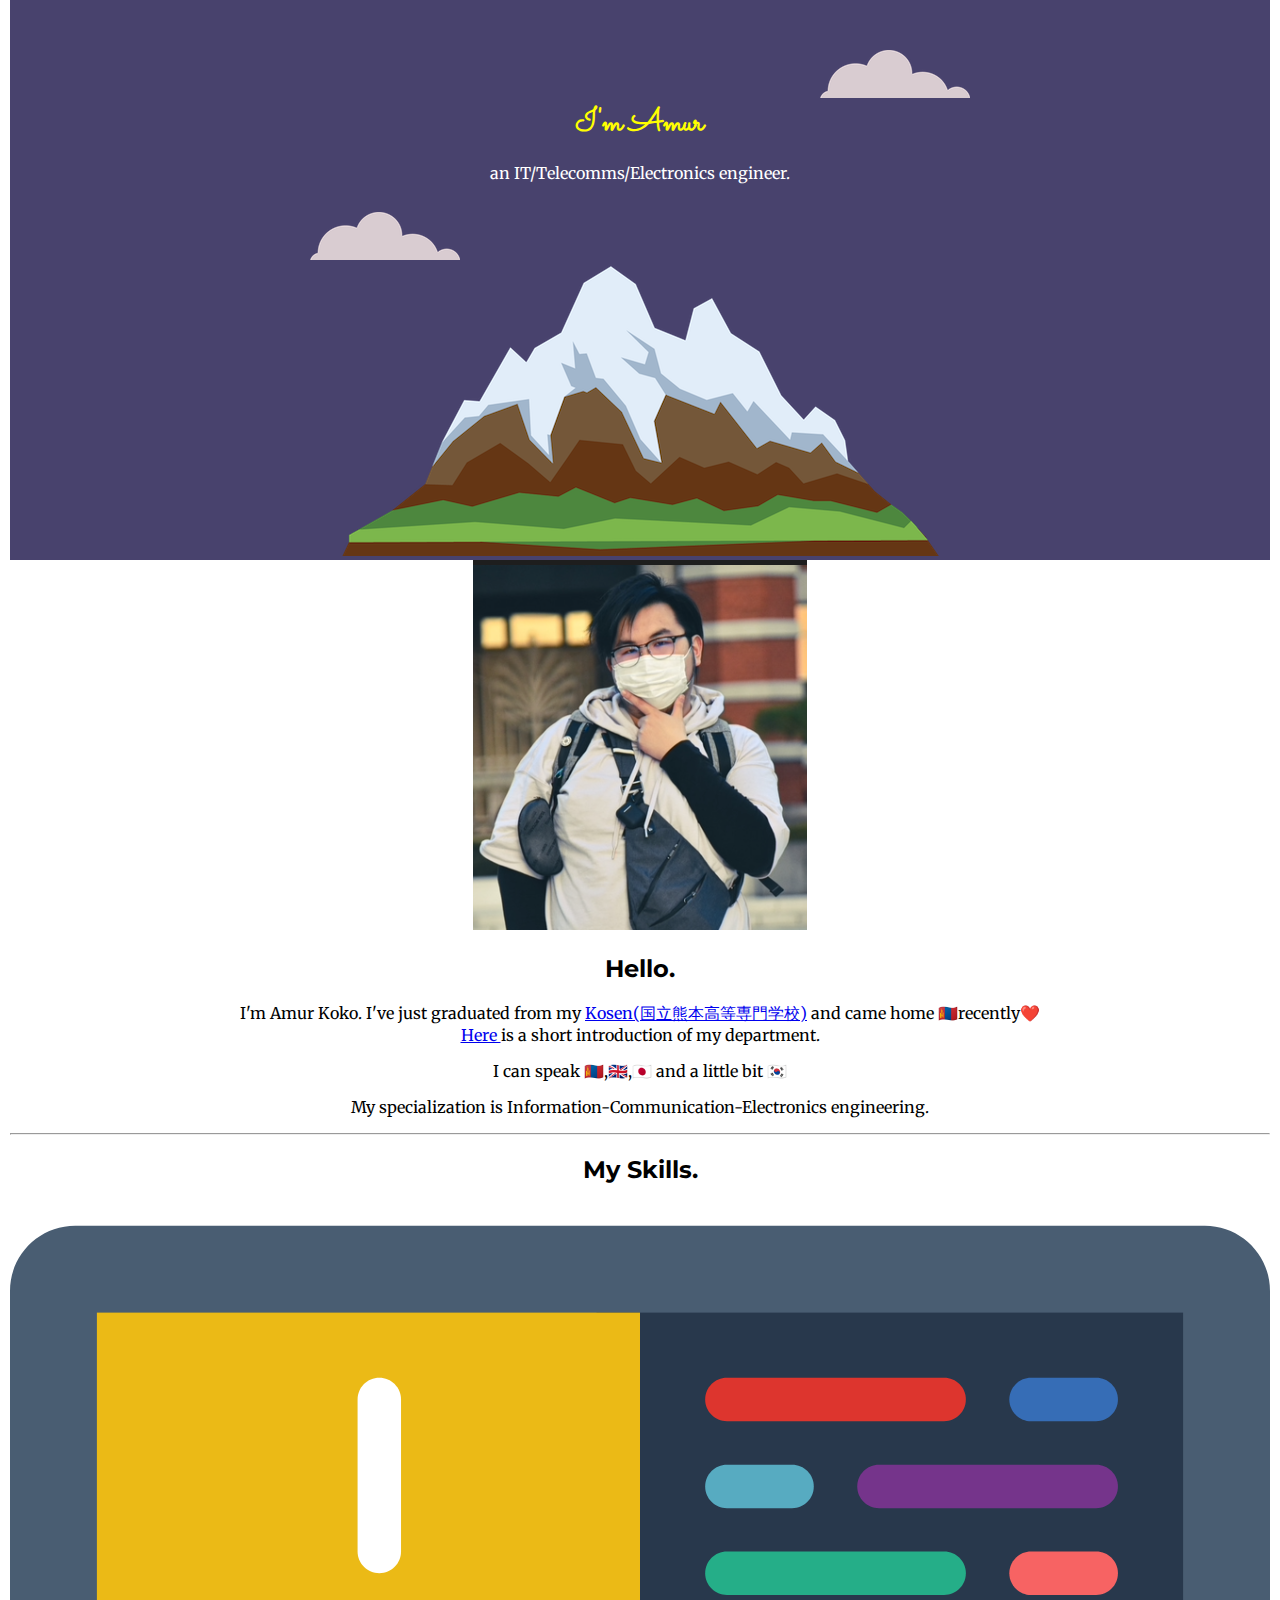
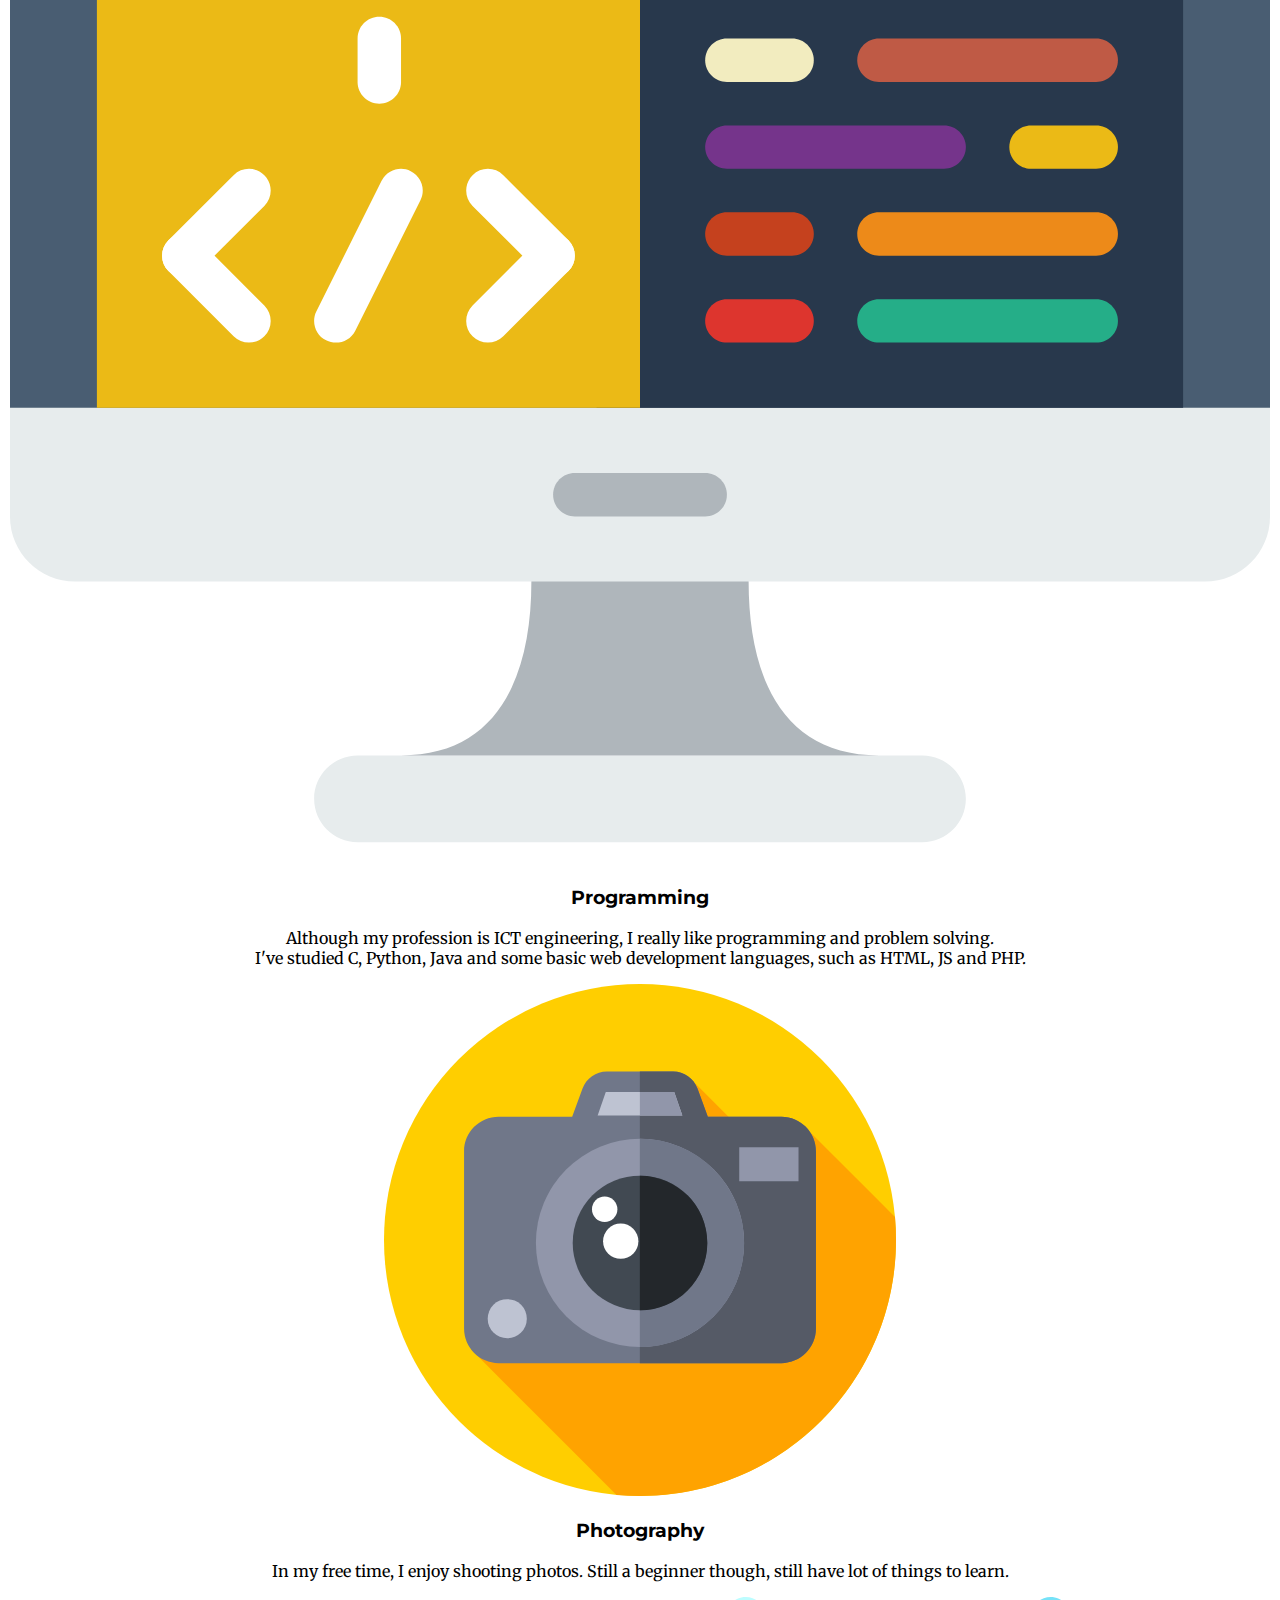
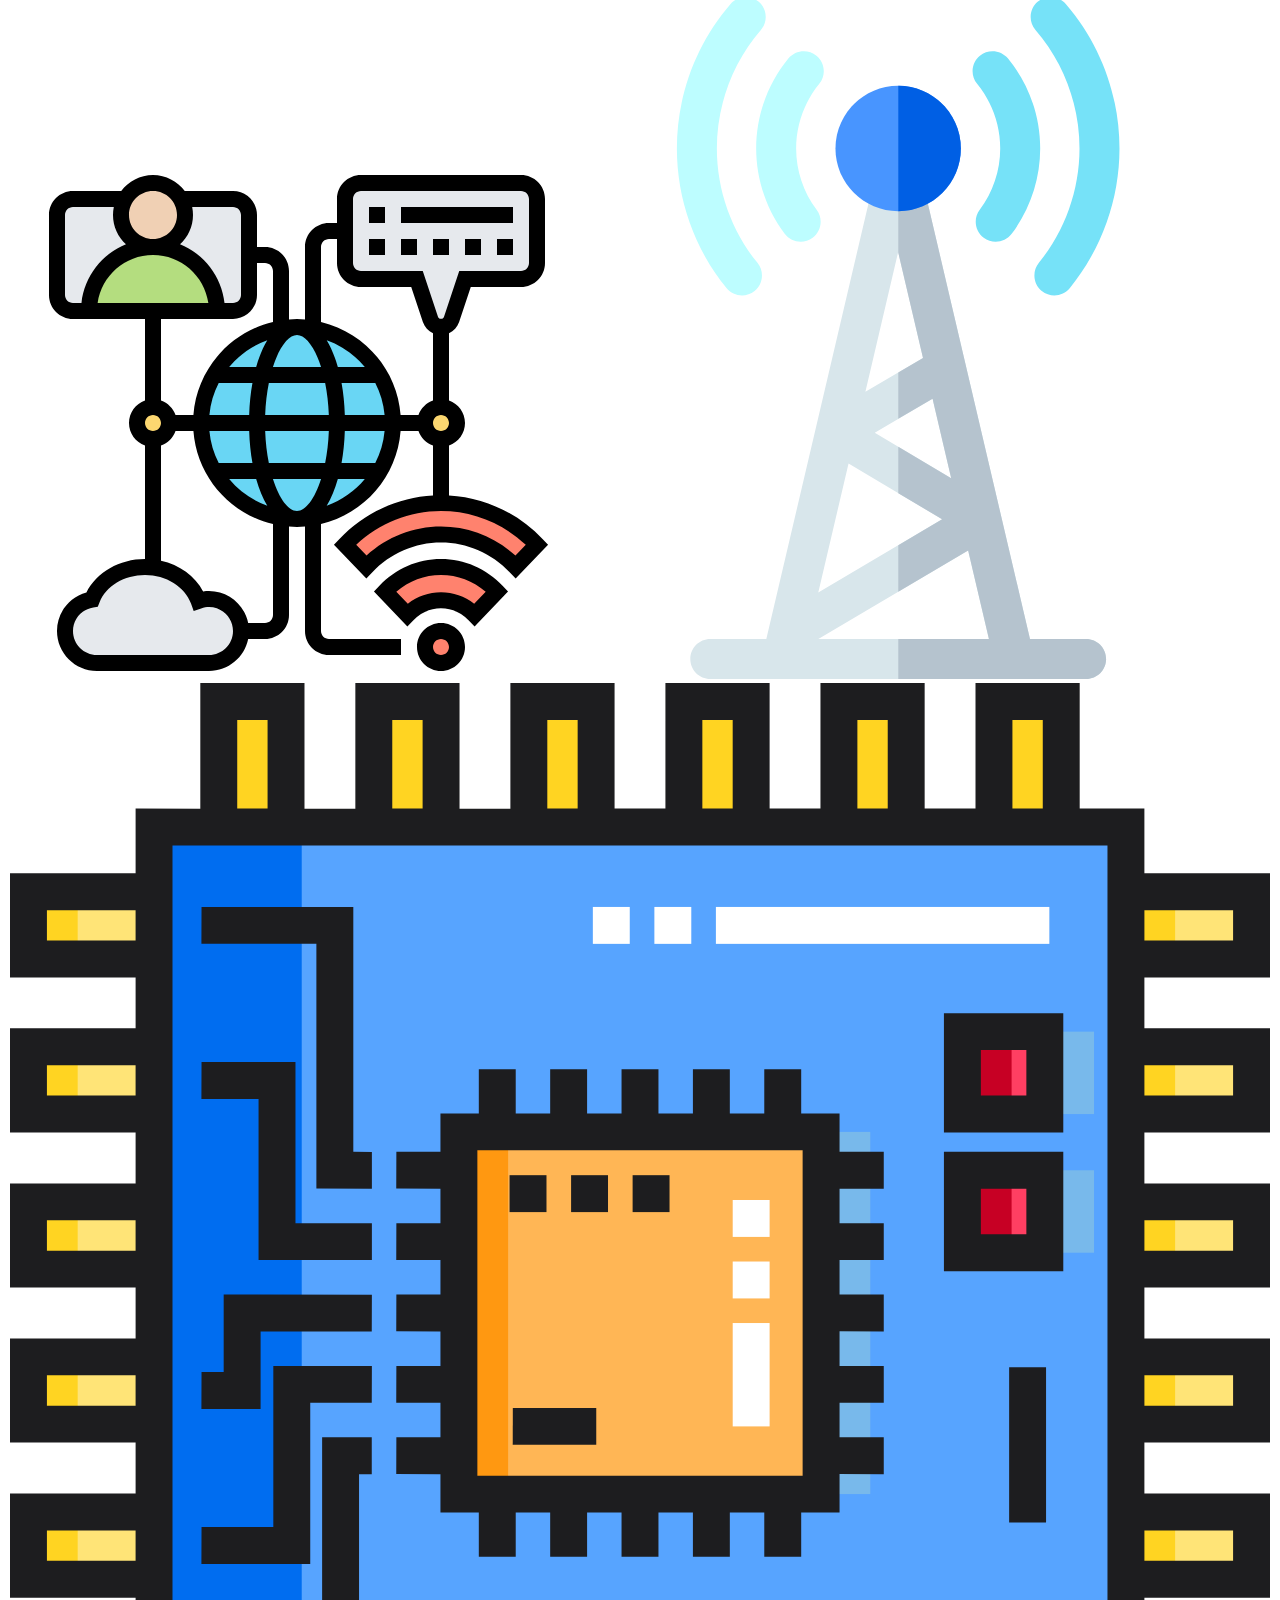
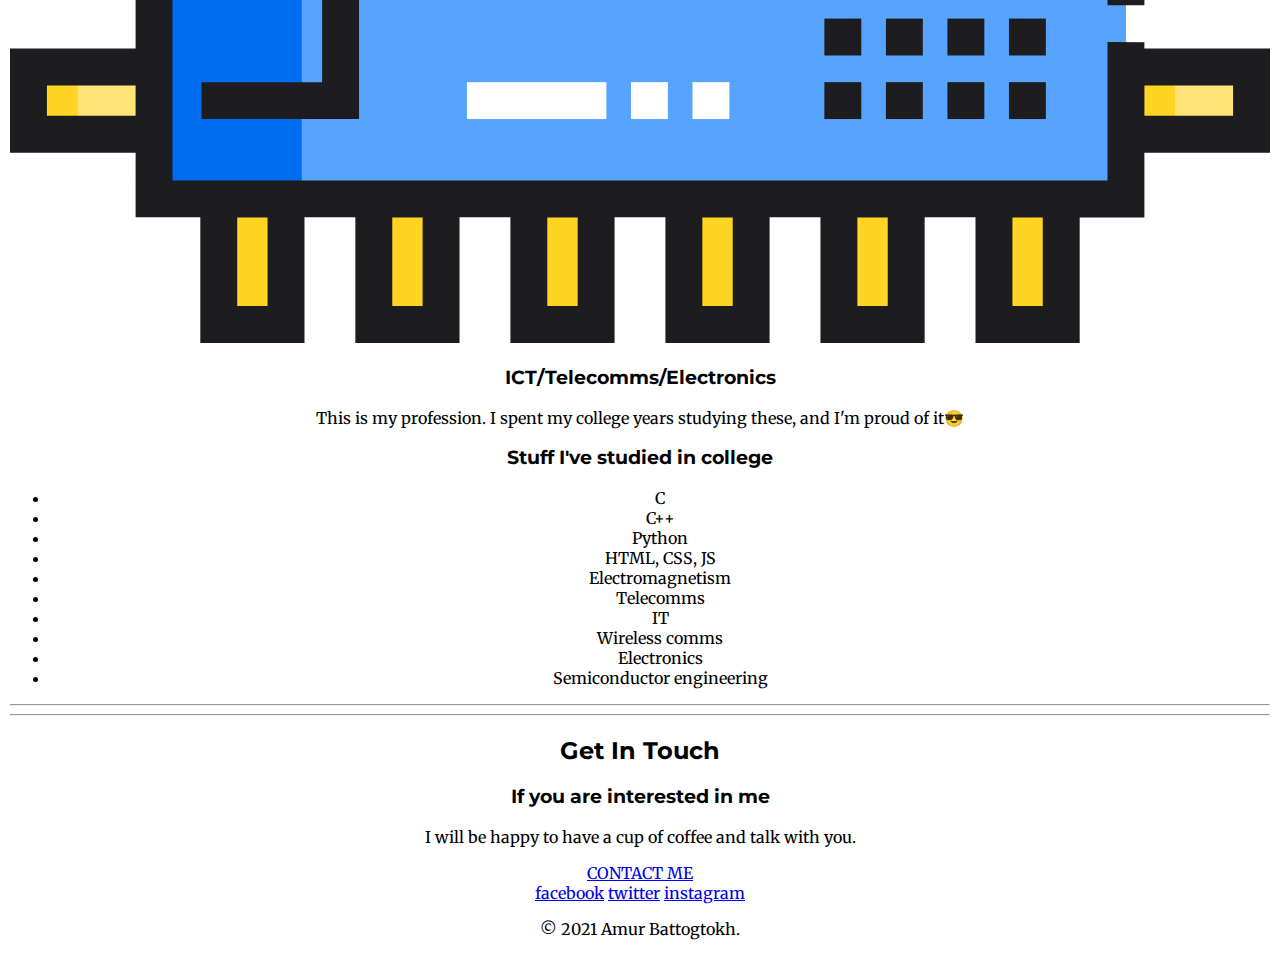
==== index.html @ bbdee4f8 "stopped using external images bcuz its not showing up in github" ====
<!DOCTYPE html>
<html lang="en" dir="ltr">
  <head>
    <meta charset="utf-8">
    <title>Amur</title>
    <link rel="stylesheet" href="css/styles.css">
    <link rel="icon" href="favicon.ico">
    <link rel="stylesheet" href="/css/master.css">
    <link rel="preconnect" href="https://fonts.gstatic.com">
    <link href="https://fonts.googleapis.com/css2?family=Merriweather:wght@300&family=Montserrat:wght@100&family=Sacramento&display=swap" rel="stylesheet">
  </head>
  <body>

    <div class="top-container">
      <img class="top-cloud" src="images/cloud.png" alt="cloud-img">
      <h1>I'm Amur</h1>
      <p id="prof">an IT/Telecomms/Electronics engineer.</p>
      <img class="bottom-cloud" src="images/cloud.png" alt="cloud-img">
      <img src="images/mountain.png" alt="mt-img">
    </div>

    <div class="middle-container">
      <div class="profile">
        <img class="pro-pic" src="images/amur2.png" alt="profile">
        <h2>Hello.</h2>
        <p>I'm Amur Koko. I've just graduated from my
        <a href="https://kumamoto-nct.ac.jp/english-home.html">Kosen(国立熊本高等専門学校)</a> and came home 🇲🇳recently❤️
        <br><a href="https://kumamoto-nct.ac.jp/english-home/department/department-of-information-communication-and-electronic-engineering.html">
          Here </a>is a short introduction of my department.</p>
        <p>I can speak 🇲🇳,🇬🇧,🇯🇵 and a little bit 🇰🇷</p>
        <p>
          My specialization is Information-Communication-Electronics engineering.
        </p>
      </div>
      <hr>
      <div class="skills">
        <h2>My Skills.</h2>
        <div class="skill-row">
          <img class="skill-icon" src="images/desktop.svg" alt="desktop">
          <h3>Programming</h3>
          <p>
            Although my profession is ICT engineering, I really like programming and problem solving.<br>
            I've studied C, Python, Java and some basic web development languages, such as HTML, JS and PHP.
          </p>
        </div>
        <div class="skill-row">
          <img class="skill-icon" src="images/camera.svg" alt="camera">
          <h3>Photography</h3>
          <p>
            In my free time, I enjoy shooting photos. Still a beginner though, still have lot of things to learn.
          </p>
        </div>
        <div class="skill-row">
          <img class="skill-icon" src="images/iot.svg" alt="iot">
          <img class="skill-icon" src="images/signaltower.svg" alt="signalTower">
          <img class="skill-icon" src="images/cpu.svg" alt="cpu">

          <h3>ICT/Telecomms/Electronics</h3>
          <p>
            This is my profession. I spent my college years studying these, and I'm proud of it😎
          </p>
        </div>
      </div>
      <div class="academic">
        <h3>Stuff I've studied in college</h3>
        <ul>
    			<li>C</li>
    			<li>C++</li>
    			<li>Python</li>
    			<li>HTML, CSS, JS</li>
    			<li>Electromagnetism</li>
    			<li>Telecomms</li>
    			<li>IT</li>
    			<li>Wireless comms</li>
    			<li>Electronics</li>
    			<li>Semiconductor engineering</li>
    		</ul>
    		<hr>

      </div>



      <hr>
      <div class="contact-me">
        <h2>Get In Touch</h2>
        <h3>If you are interested in me</h3>
        <p>I will be happy to have a cup of coffee and talk with you.</p>
        <a class="btn" href="mailto:amur.beam.work@gmail.com">CONTACT ME</a>
      </div>
    </div>


    <div class="bottom-container">
      <a class="footer-link" href="https://www.facebook.com/amur.koko">facebook</a>
      <a class="footer-link" href="https://twitter.com/AmurBattogtokh">twitter</a>
      <a class="footer-link" href="https://www.instagram.com/amur_maru/">instagram</a>
      <p>© 2021 Amur Battogtokh.</p>
    </div>

  </body>
</html>
---- css/styles.css ----
/**TAG SELECTOR**/
body{
  margin: 0 10px;
  text-align:center;
  font-family: "Merriweather", serif;
}
h1{
  margin-top: 0;
  color: yellow;
  width: 15%;
  margin: 0 auto;
  font-family: "Sacramento", cursive;
}
h2{
  font-family: "Montserrat", sans-serif;
}
h3{
  font-family: "Montserrat", sans-serif;
}
/**CLASS SELECTOR**/
.top-container{
  background-color: #48426d;
  position: relative;
  padding-top: 100px;
}
.middle-container{

}
.bottom-container{

}
.top-cloud{
  position: absolute;
  right: 300px;
  top: 50px;
}
.bottom-cloud{
  position: absolute;
  left: 300px;
  bottom: 300px;
}

/**ID SELECTOR**/
#prof{
  color: white;
}
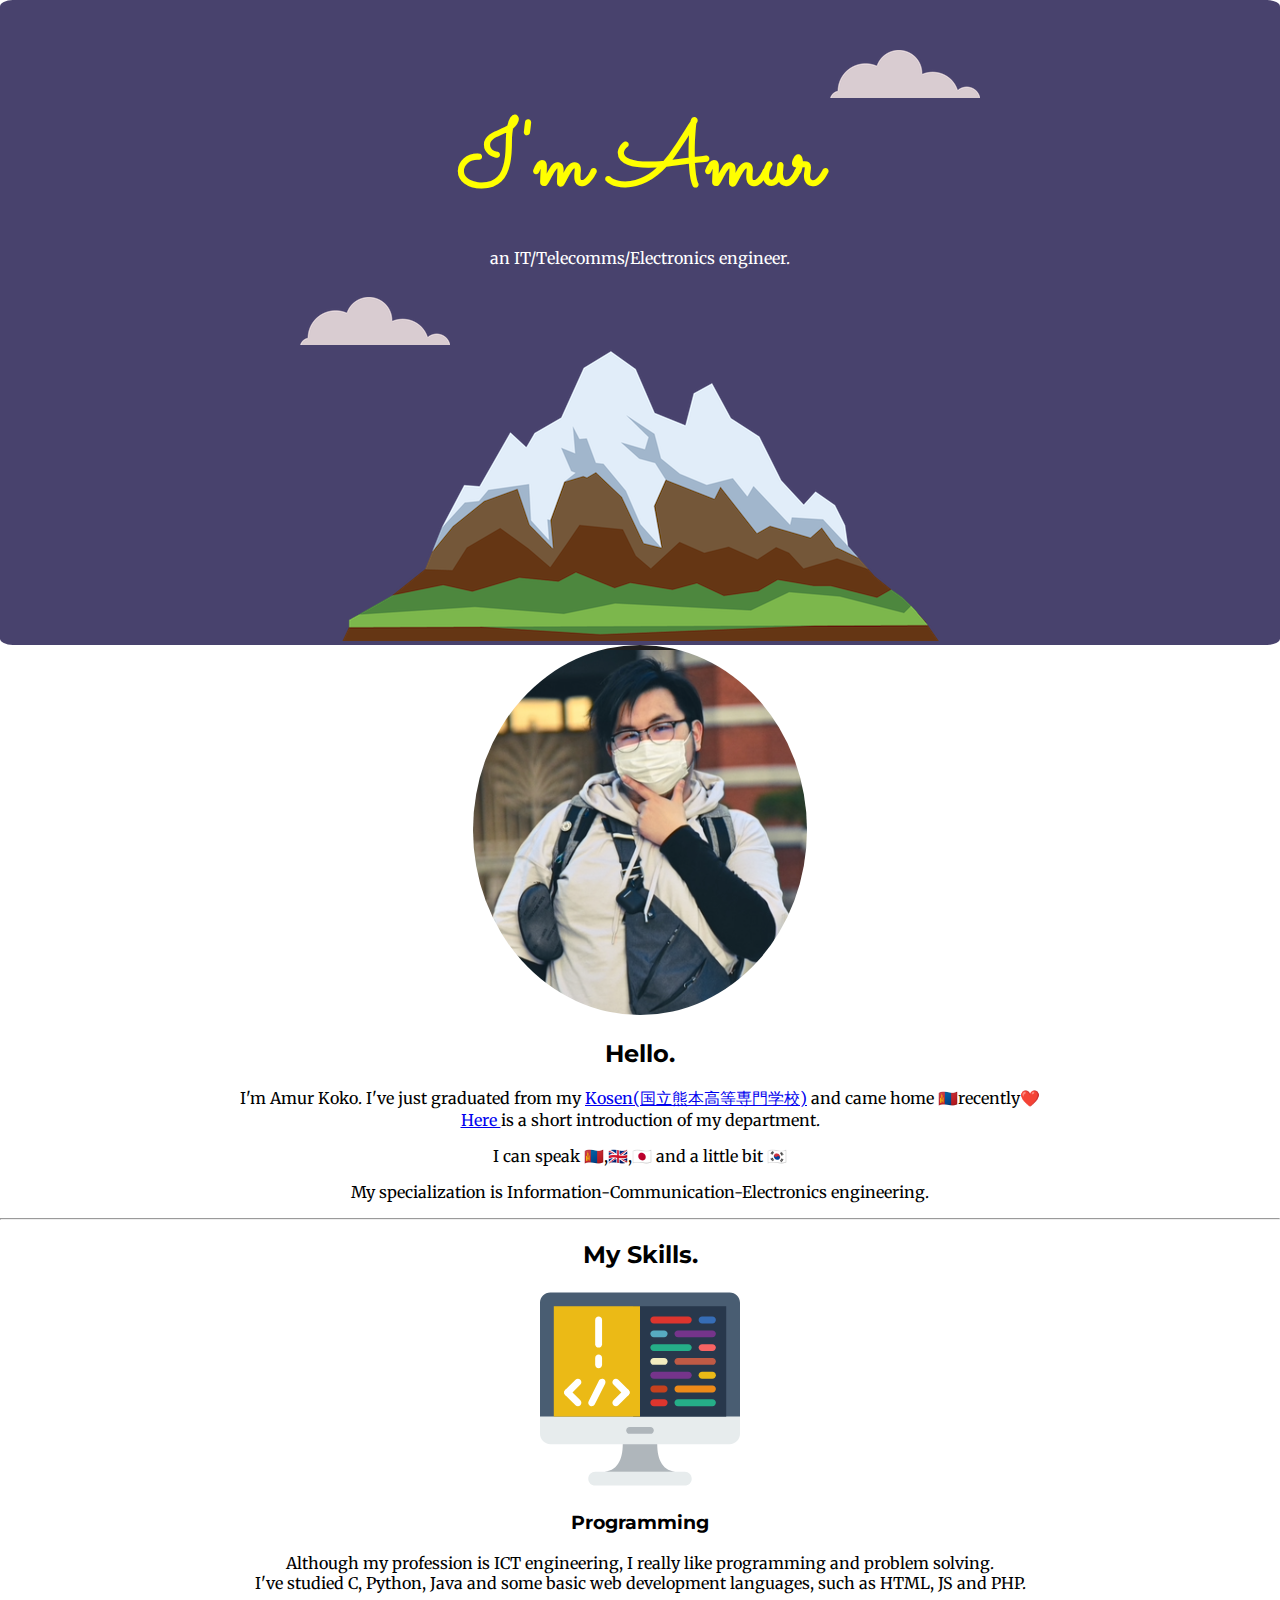
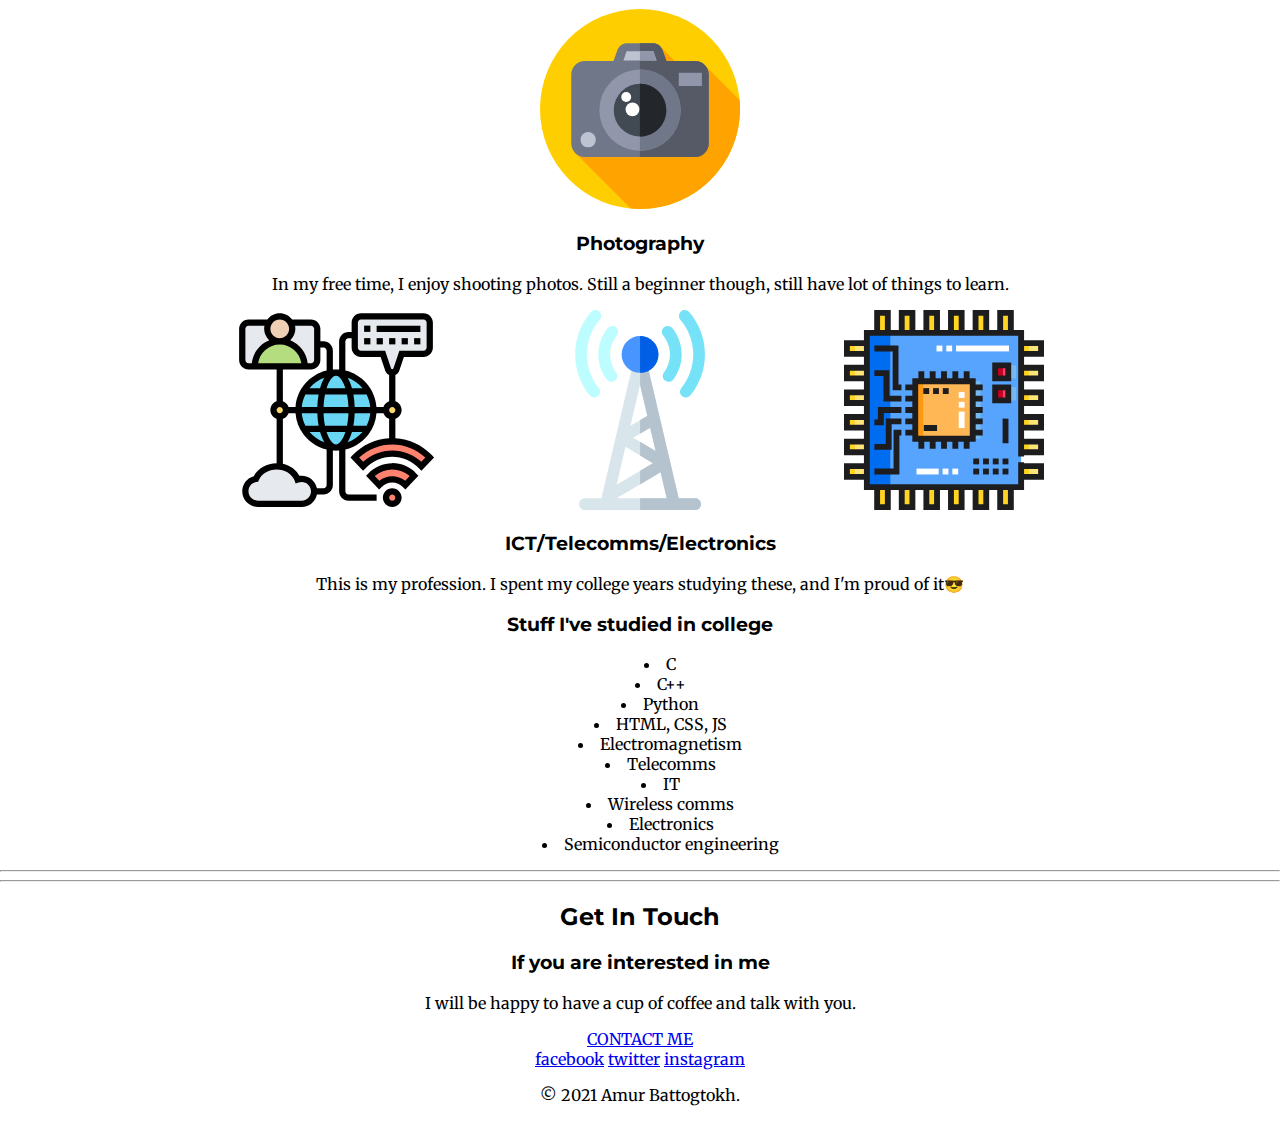
==== commit f94d8528: "aaaa" ====
--- a/index.html
+++ b/index.html
@@ -5,7 +5,6 @@
     <title>Amur</title>
     <link rel="stylesheet" href="css/styles.css">
     <link rel="icon" href="favicon.ico">
-    <link rel="stylesheet" href="/css/master.css">
     <link rel="preconnect" href="https://fonts.gstatic.com">
     <link href="https://fonts.googleapis.com/css2?family=Merriweather:wght@300&family=Montserrat:wght@100&family=Sacramento&display=swap" rel="stylesheet">
   </head>
--- a/css/styles.css
+++ b/css/styles.css
@@ -1,15 +1,16 @@
 /**TAG SELECTOR**/
 body{
-  margin: 0 10px;
+  margin: 0;
   text-align:center;
   font-family: "Merriweather", serif;
 }
 h1{
   margin-top: 0;
   color: yellow;
-  width: 15%;
+  width: 30%;
   margin: 0 auto;
   font-family: "Sacramento", cursive;
+  font-size: 562.5%
 }
 h2{
   font-family: "Montserrat", sans-serif;
@@ -17,11 +18,23 @@
 h3{
   font-family: "Montserrat", sans-serif;
 }
+ul{
+  text-align: center;
+  list-style-position: inside;
+}
 /**CLASS SELECTOR**/
+.pro-pic{
+	border-radius: 100%;
+}
+.skill-icon{
+  height: 200px;
+  width: 300px;
+}
 .top-container{
   background-color: #48426d;
   position: relative;
   padding-top: 100px;
+  border-radius: 1%;
 }
 .middle-container{
 
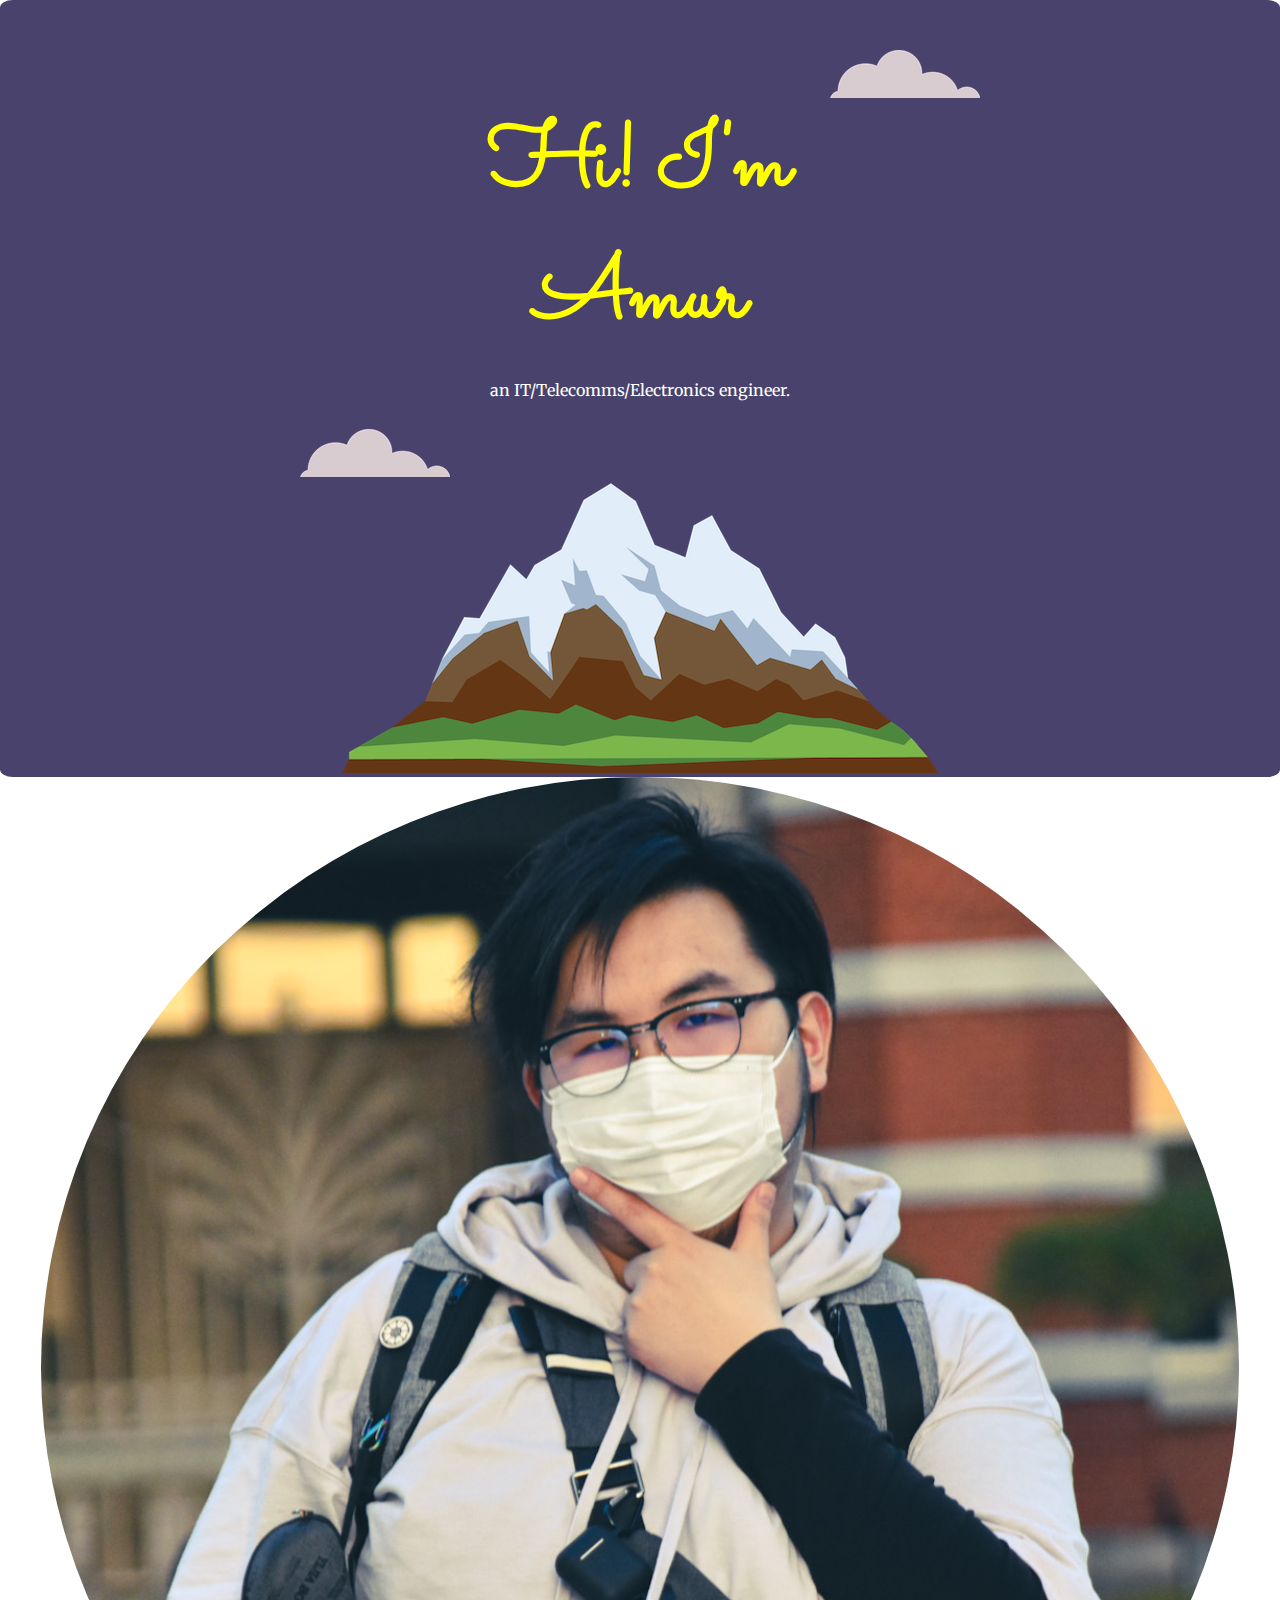
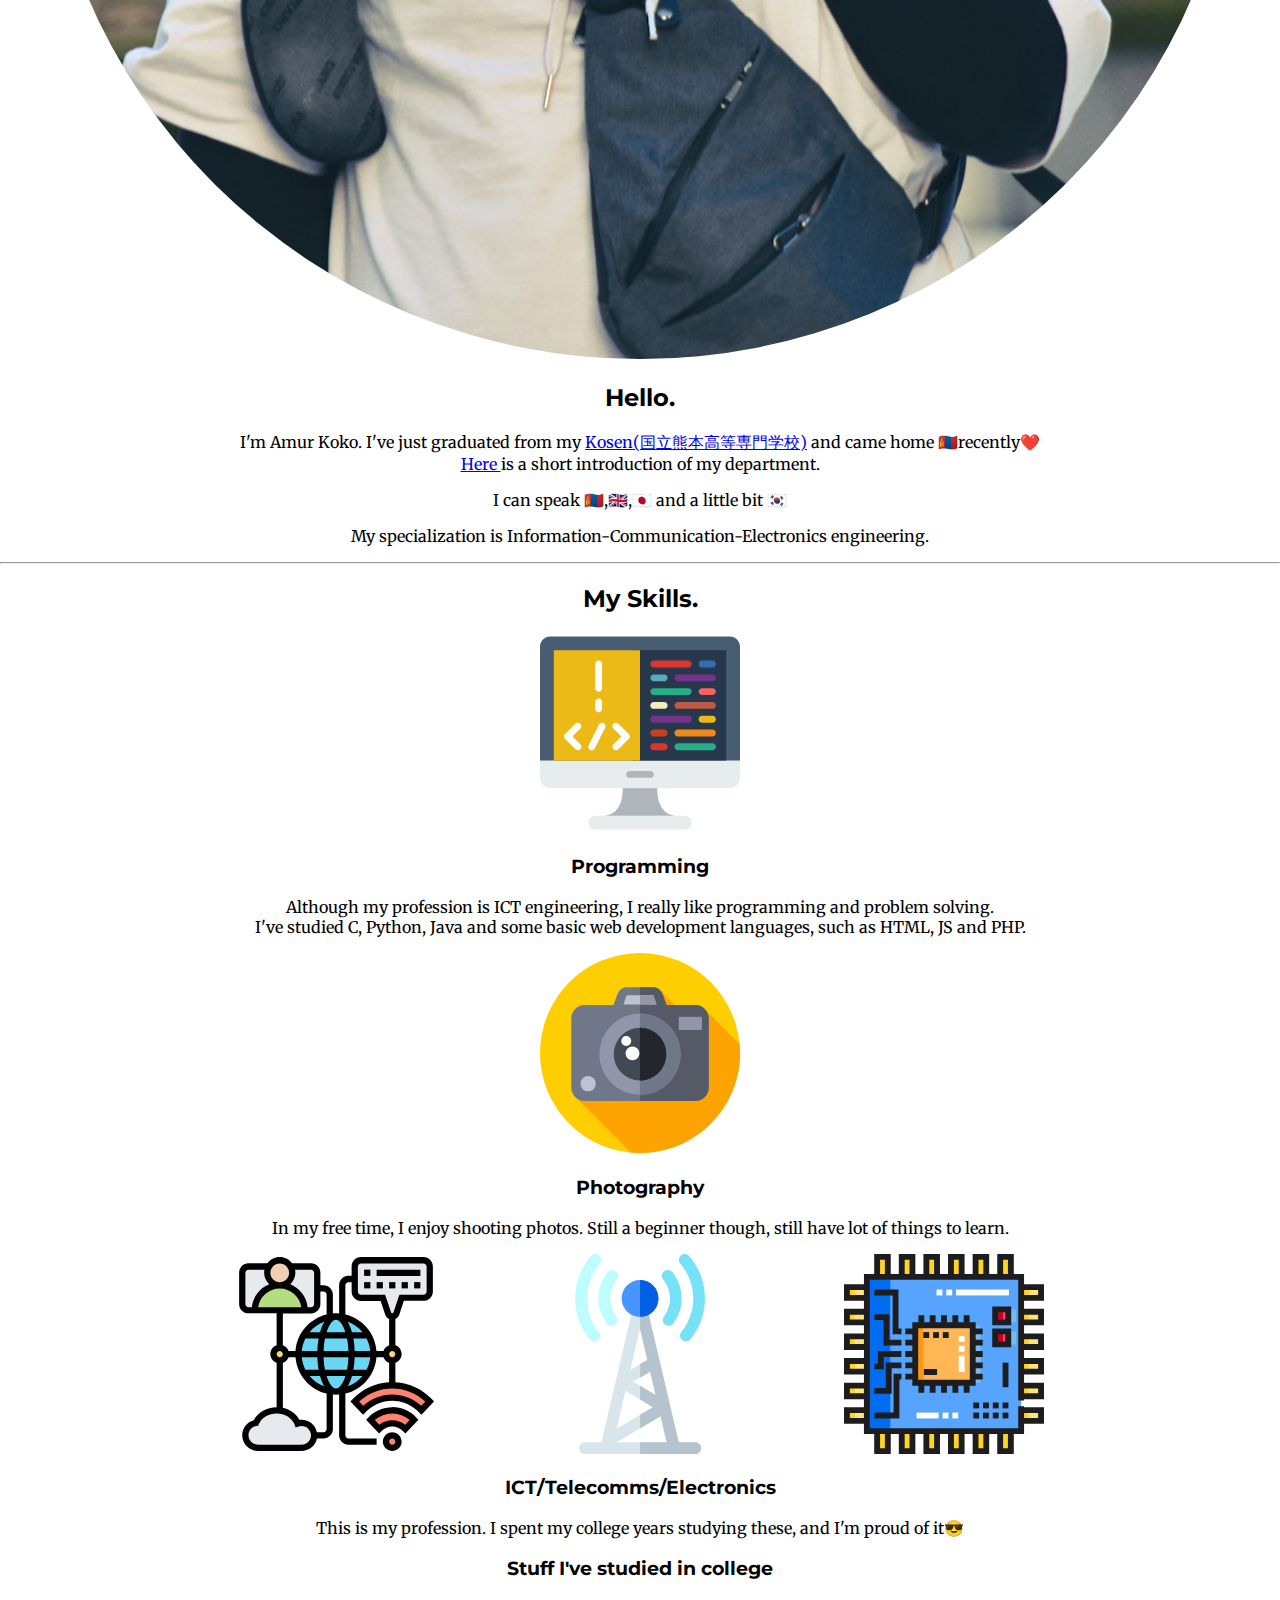
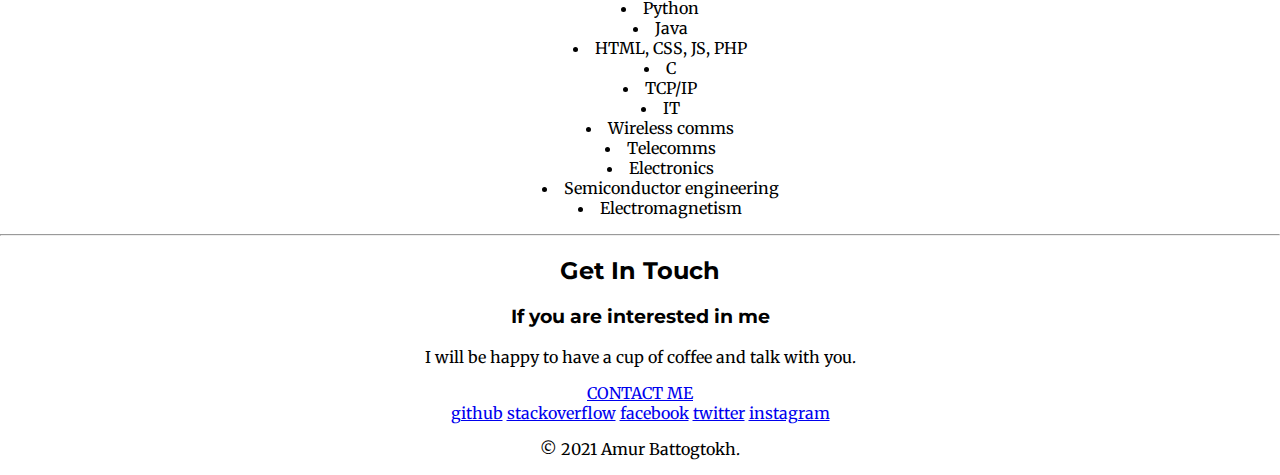
==== commit 1e1e40c1: "eeee" ====
--- a/index.html
+++ b/index.html
@@ -12,7 +12,7 @@
 
     <div class="top-container">
       <img class="top-cloud" src="images/cloud.png" alt="cloud-img">
-      <h1>I'm Amur</h1>
+      <h1>Hi! I'm Amur</h1>
       <p id="prof">an IT/Telecomms/Electronics engineer.</p>
       <img class="bottom-cloud" src="images/cloud.png" alt="cloud-img">
       <img src="images/mountain.png" alt="mt-img">
@@ -20,7 +20,7 @@
 
     <div class="middle-container">
       <div class="profile">
-        <img class="pro-pic" src="images/amur2.png" alt="profile">
+        <img class="pro-pic" src="images/amur3.png" alt="profile">
         <h2>Hello.</h2>
         <p>I'm Amur Koko. I've just graduated from my
         <a href="https://kumamoto-nct.ac.jp/english-home.html">Kosen(国立熊本高等専門学校)</a> and came home 🇲🇳recently❤️
@@ -63,19 +63,18 @@
       <div class="academic">
         <h3>Stuff I've studied in college</h3>
         <ul>
-    			<li>C</li>
-    			<li>C++</li>
     			<li>Python</li>
-    			<li>HTML, CSS, JS</li>
-    			<li>Electromagnetism</li>
-    			<li>Telecomms</li>
+          <li>Java</li>
+    			<li>HTML, CSS, JS, PHP</li>
+          <li>C</li>
+          <li>TCP/IP</li>
     			<li>IT</li>
     			<li>Wireless comms</li>
-    			<li>Electronics</li>
-    			<li>Semiconductor engineering</li>
+          <li>Telecomms</li>
+          <li>Electronics</li>
+          <li>Semiconductor engineering</li>
+          <li>Electromagnetism</li>
     		</ul>
-    		<hr>
-
       </div>
 
 
@@ -91,6 +90,8 @@
 
 
     <div class="bottom-container">
+      <a class="footer-link" href="https://github.com/amurmaru">github</a>
+      <a class="footer-link" href="https://stackoverflow.com/users/15057338/amur-koko">stackoverflow</a>
       <a class="footer-link" href="https://www.facebook.com/amur.koko">facebook</a>
       <a class="footer-link" href="https://twitter.com/AmurBattogtokh">twitter</a>
       <a class="footer-link" href="https://www.instagram.com/amur_maru/">instagram</a>
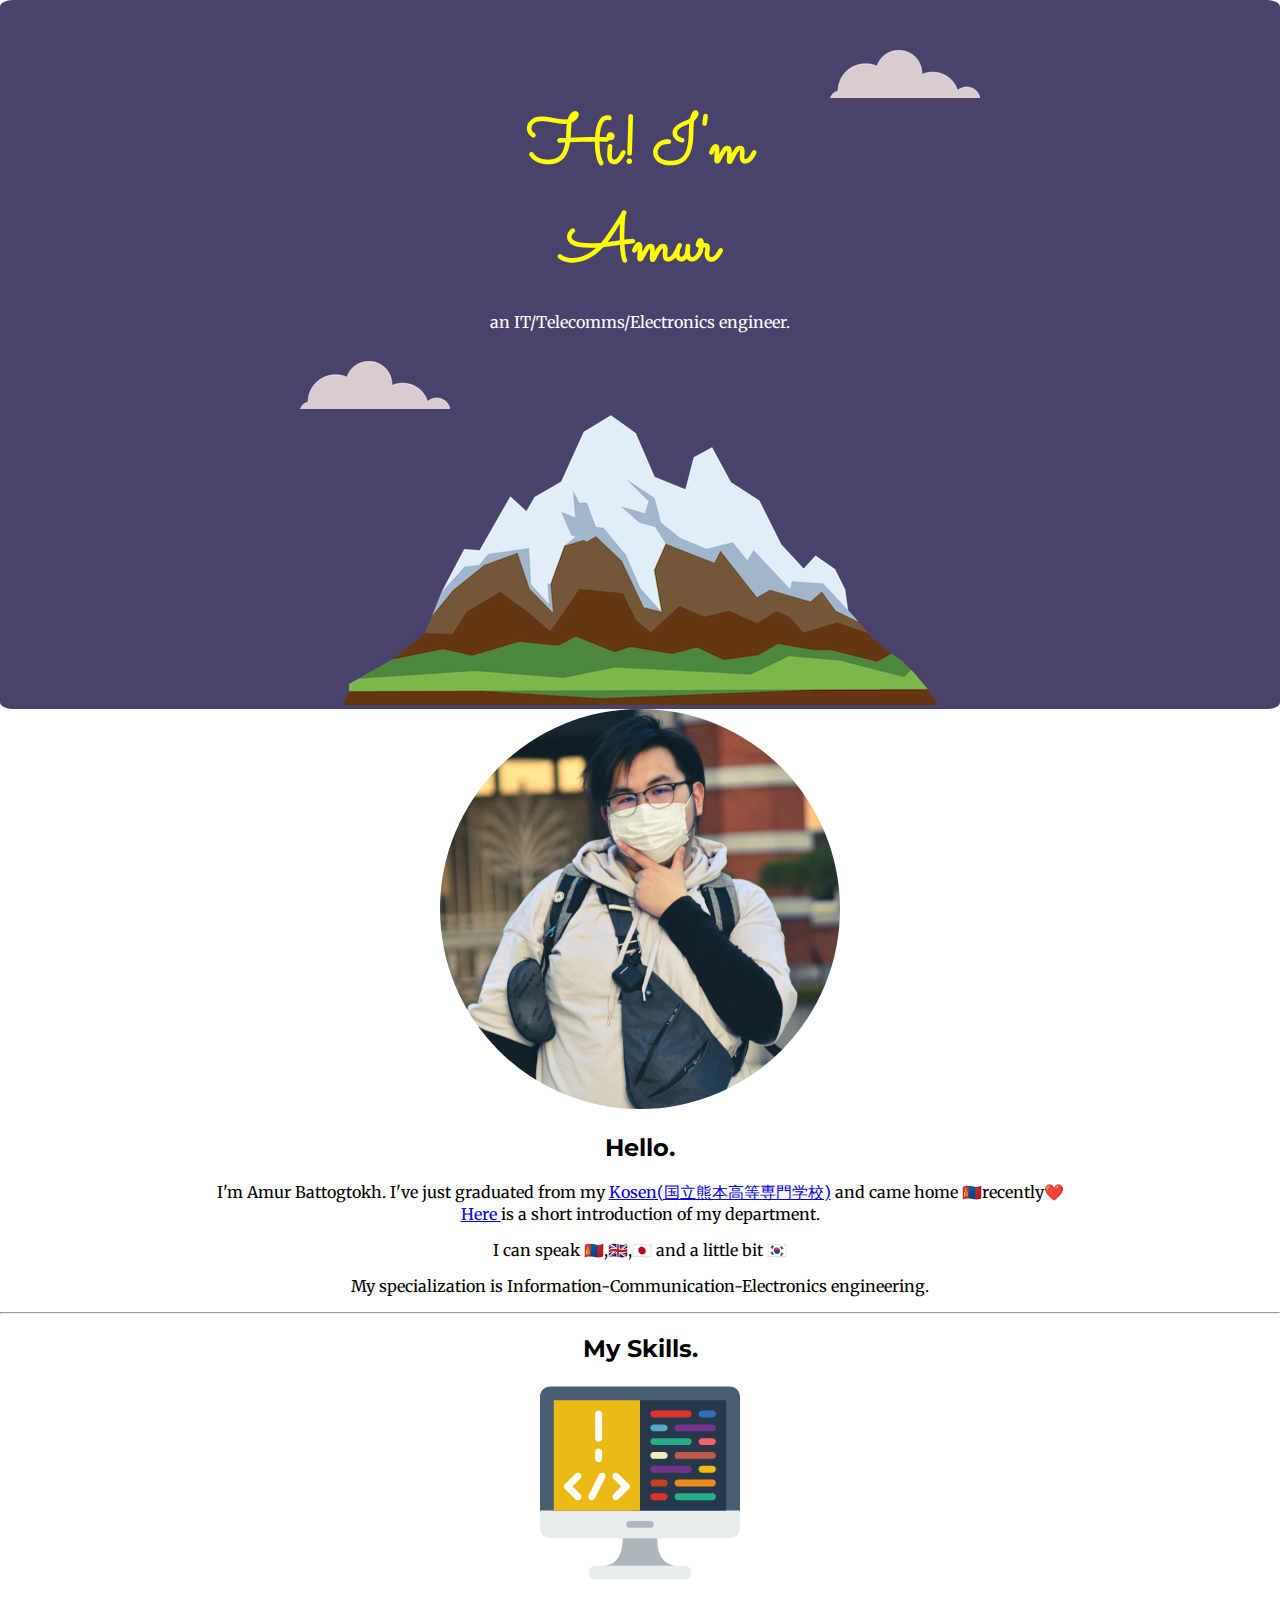
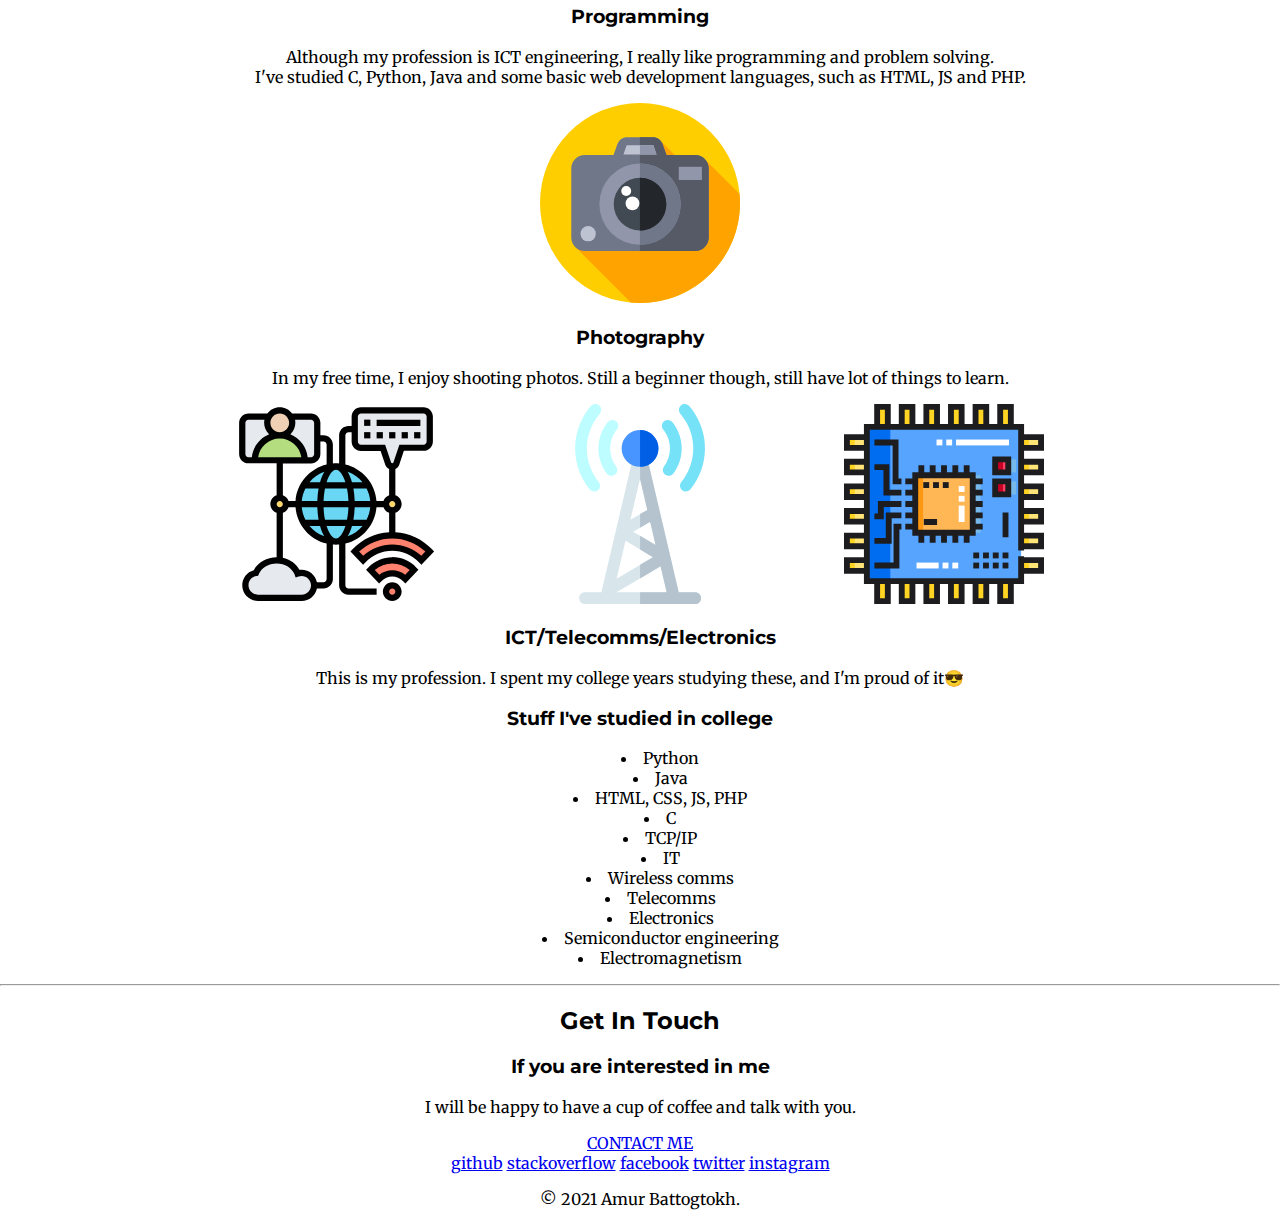
==== commit 11002636: "Update index.html" ====
--- a/index.html
+++ b/index.html
@@ -22,7 +22,7 @@
       <div class="profile">
         <img class="pro-pic" src="images/amur3.png" alt="profile">
         <h2>Hello.</h2>
-        <p>I'm Amur Koko. I've just graduated from my
+        <p>I'm Amur Battogtokh. I've just graduated from my
         <a href="https://kumamoto-nct.ac.jp/english-home.html">Kosen(国立熊本高等専門学校)</a> and came home 🇲🇳recently❤️
         <br><a href="https://kumamoto-nct.ac.jp/english-home/department/department-of-information-communication-and-electronic-engineering.html">
           Here </a>is a short introduction of my department.</p>
--- a/css/styles.css
+++ b/css/styles.css
@@ -10,7 +10,7 @@
   width: 30%;
   margin: 0 auto;
   font-family: "Sacramento", cursive;
-  font-size: 562.5%
+  font-size: 420%;
 }
 h2{
   font-family: "Montserrat", sans-serif;
@@ -25,6 +25,8 @@
 /**CLASS SELECTOR**/
 .pro-pic{
 	border-radius: 100%;
+  height: 400px;
+  width: 400px;
 }
 .skill-icon{
   height: 200px;
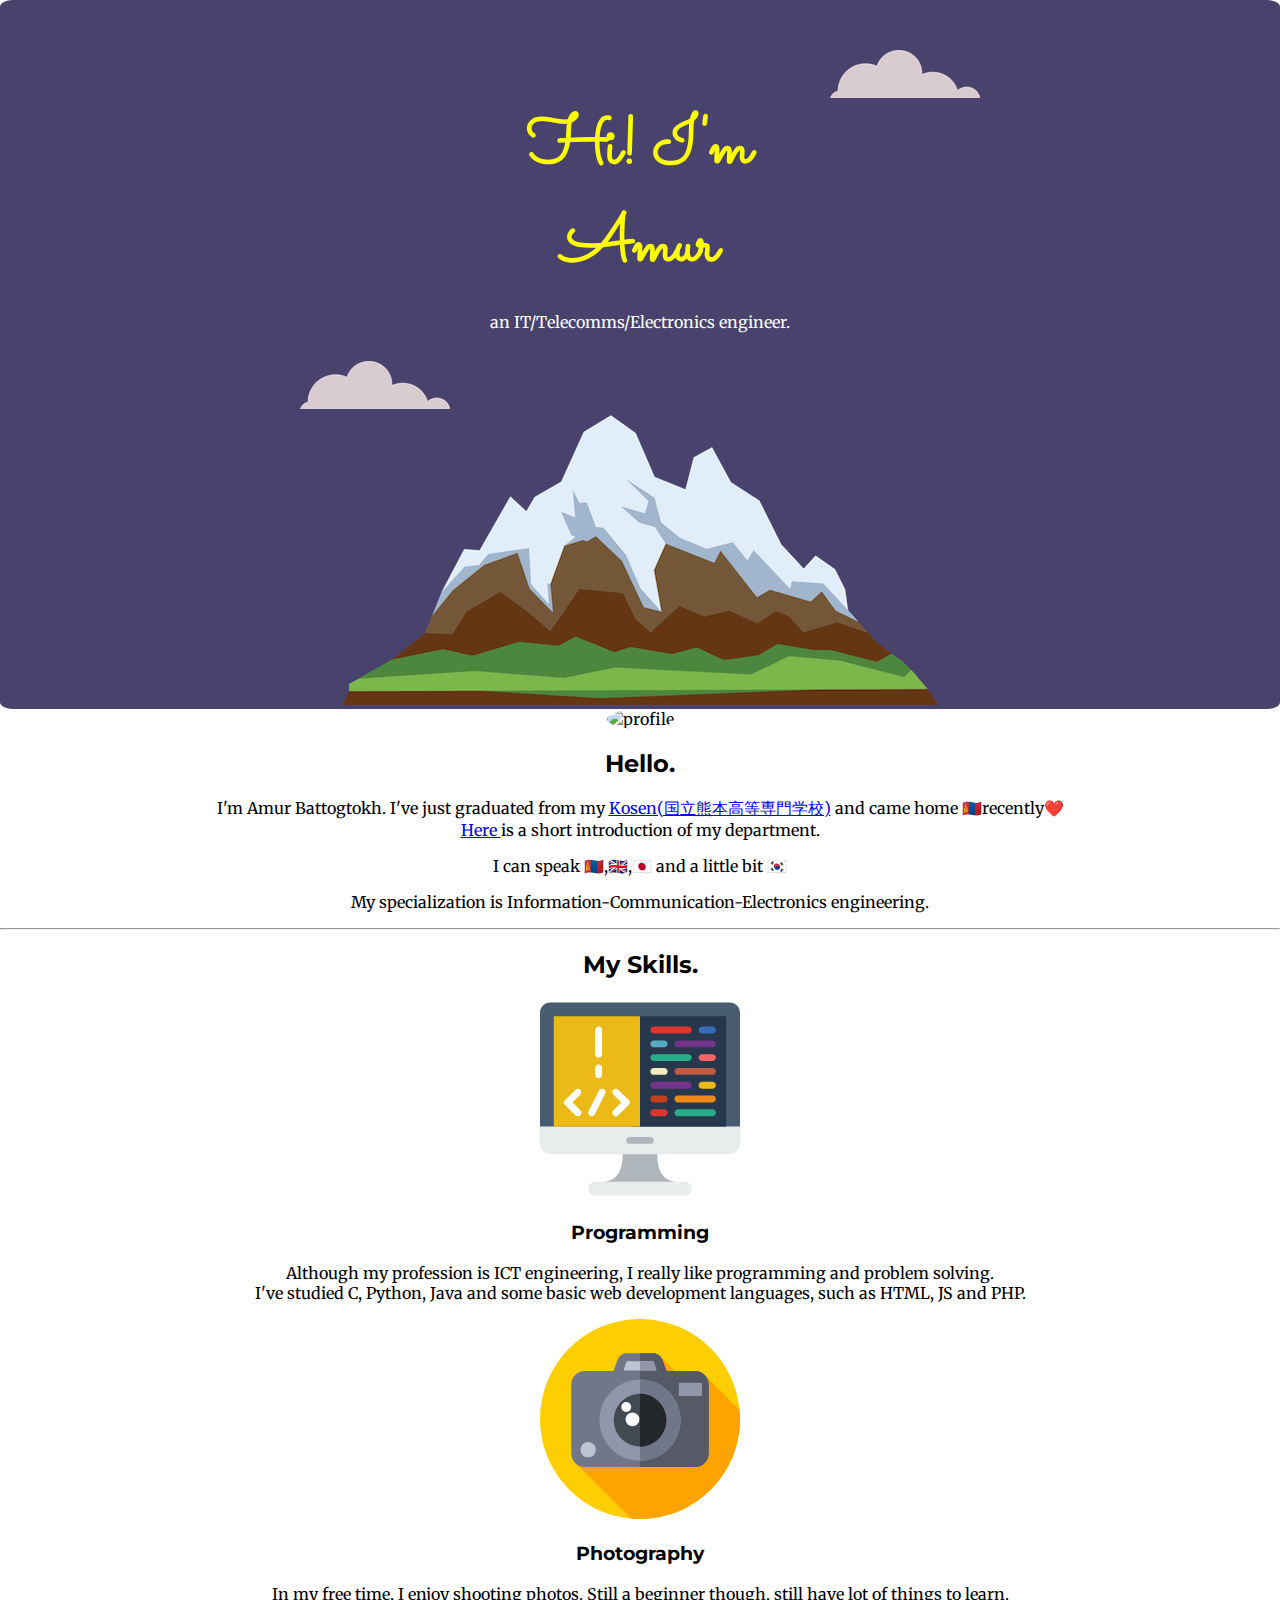
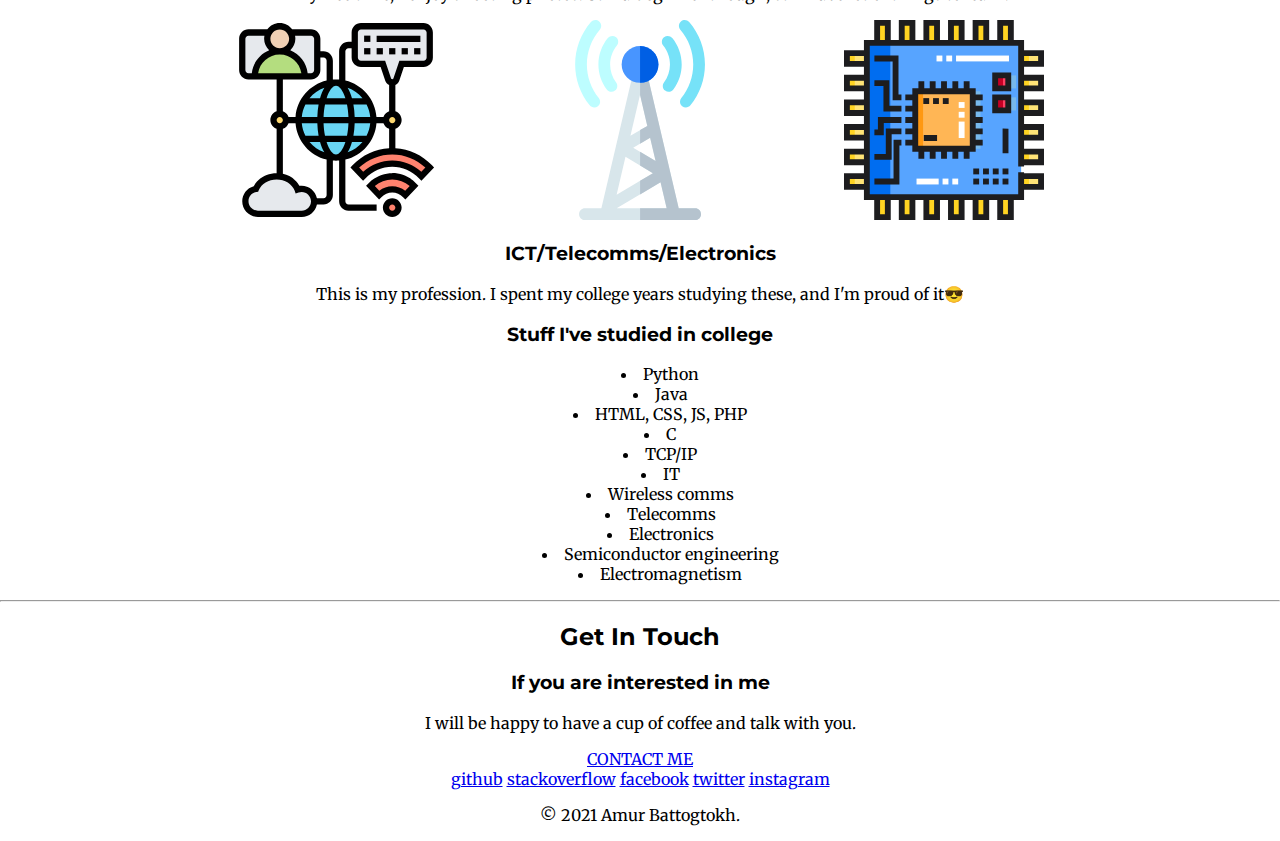
==== commit e26345b9: "Update index.html" ====
--- a/index.html
+++ b/index.html
@@ -20,7 +20,7 @@
 
     <div class="middle-container">
       <div class="profile">
-        <img class="pro-pic" src="images/amur3.png" alt="profile">
+        <img class="pro-pic" src="images/amur4.png" alt="profile">
         <h2>Hello.</h2>
         <p>I'm Amur Battogtokh. I've just graduated from my
         <a href="https://kumamoto-nct.ac.jp/english-home.html">Kosen(国立熊本高等専門学校)</a> and came home 🇲🇳recently❤️
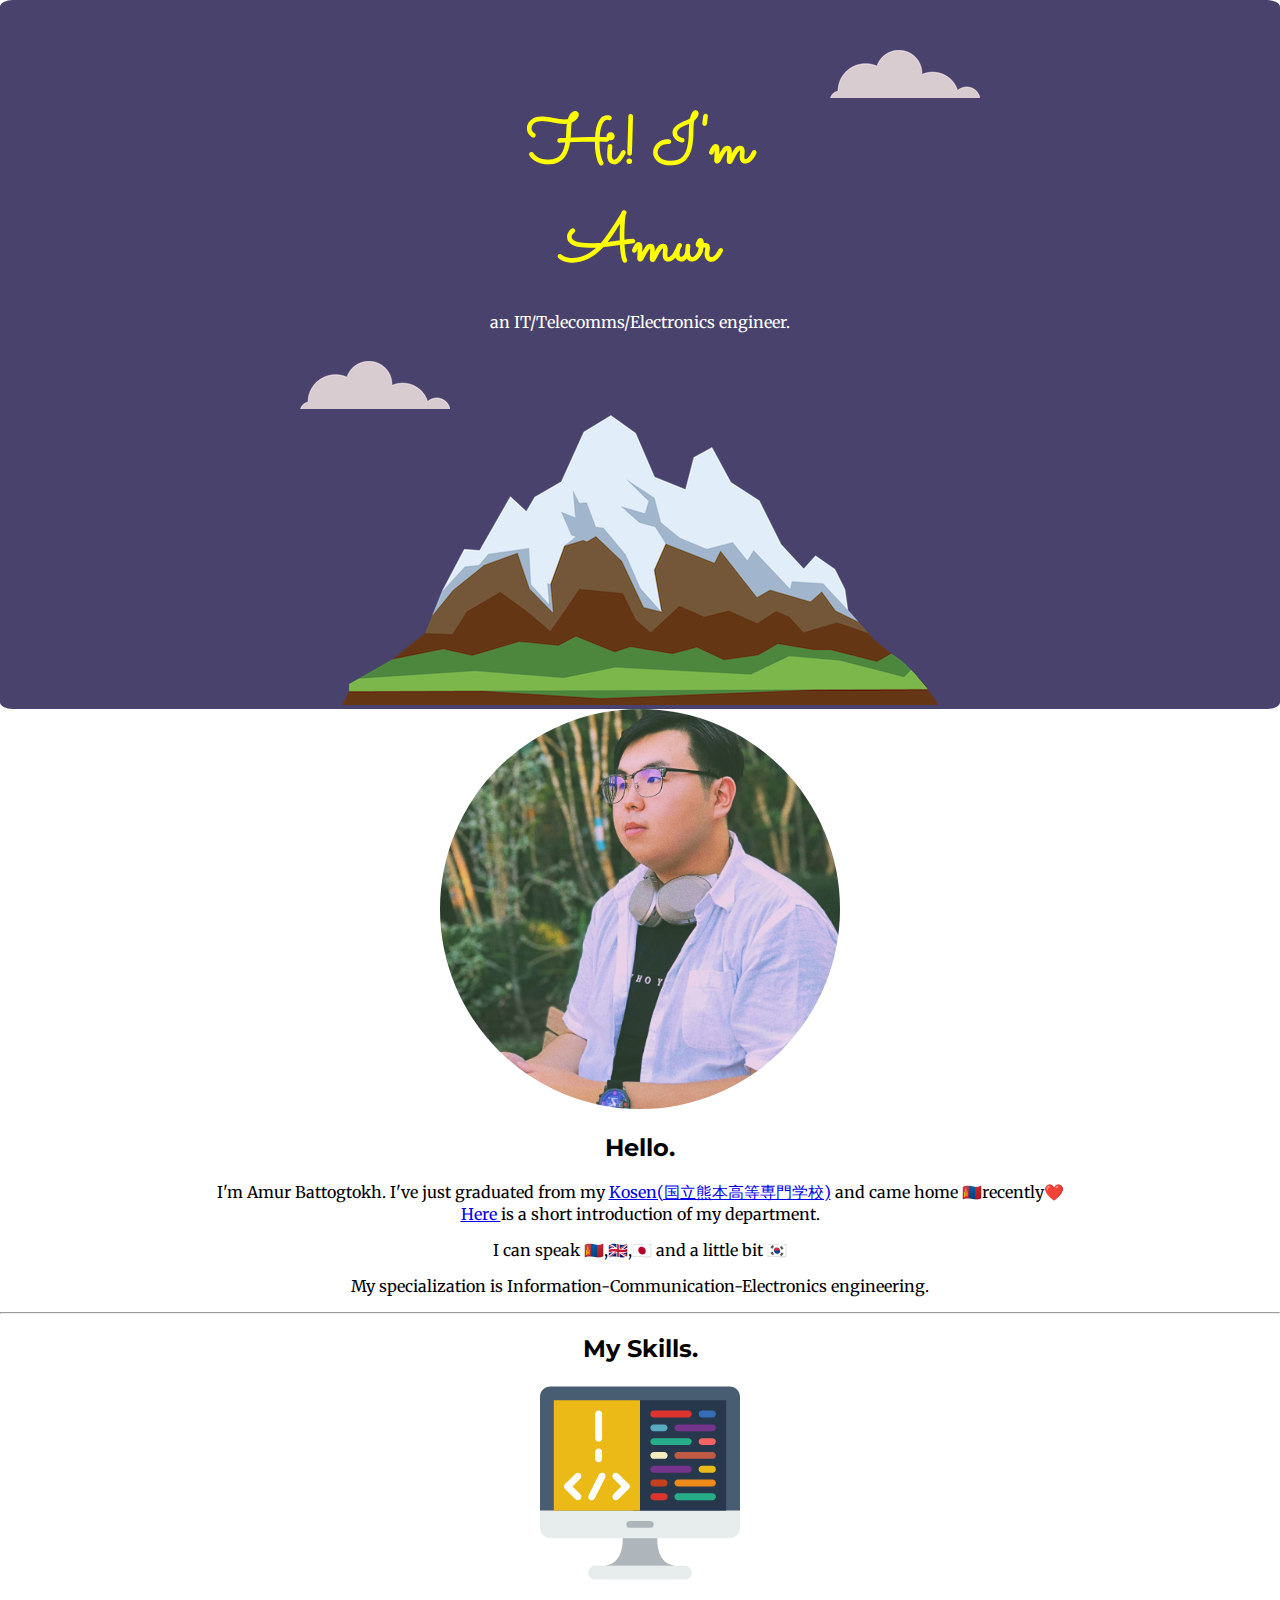
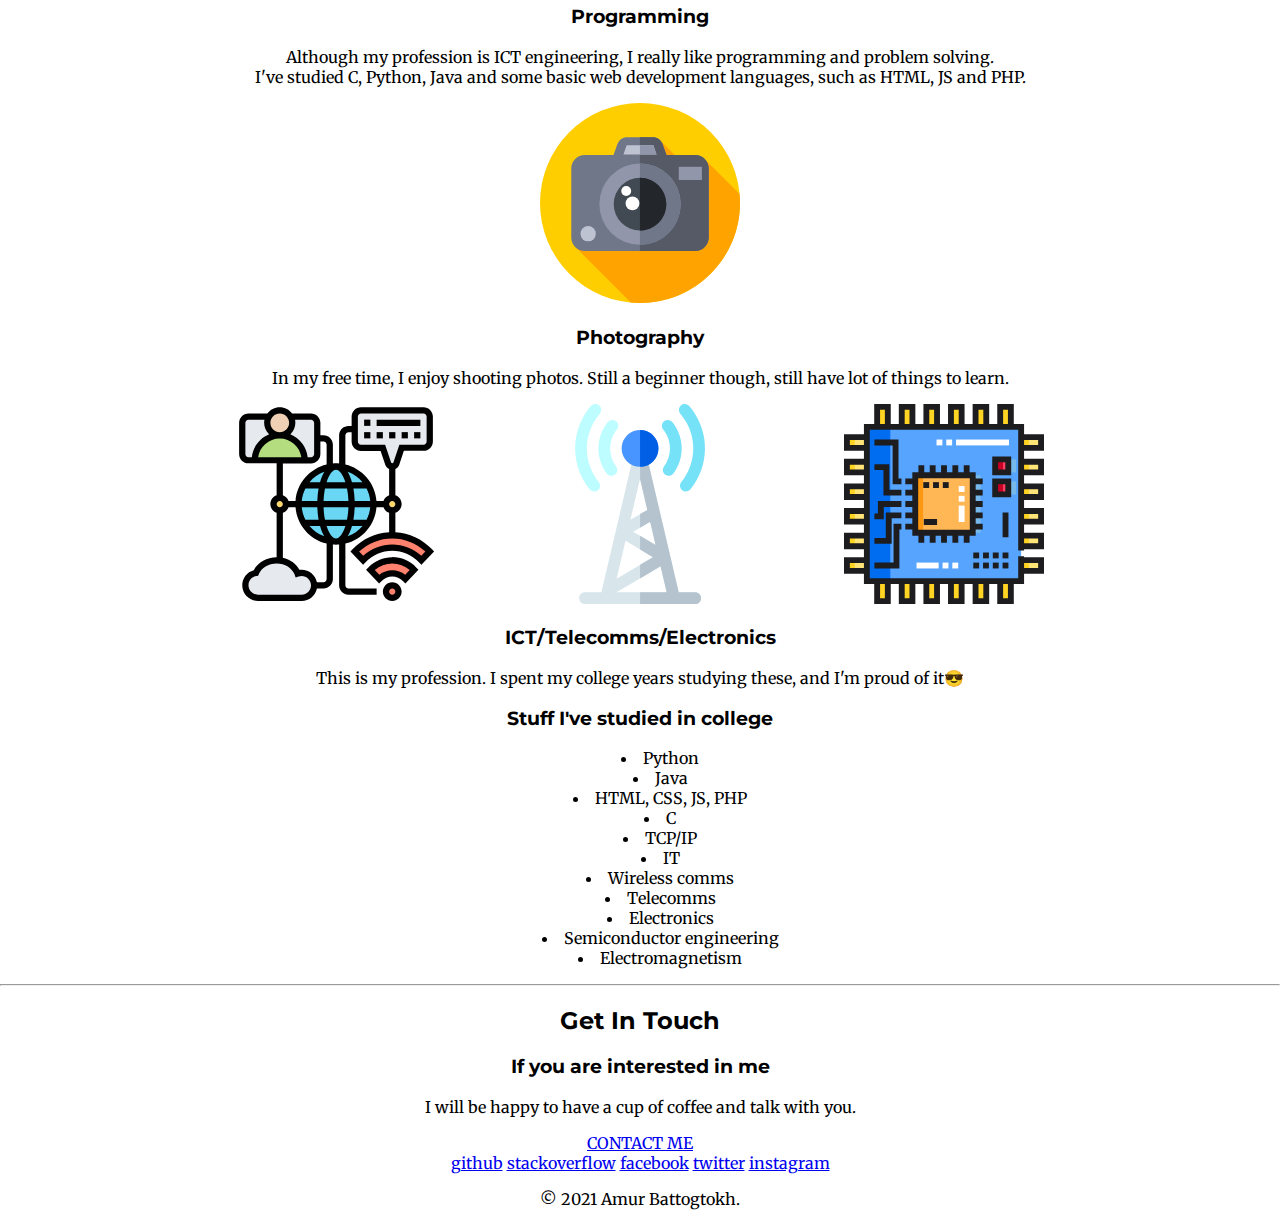
==== commit b798fcbd: "Update index.html" ====
--- a/index.html
+++ b/index.html
@@ -20,7 +20,7 @@
 
     <div class="middle-container">
       <div class="profile">
-        <img class="pro-pic" src="images/amur4.png" alt="profile">
+        <img class="pro-pic" src="images/amur4.jpg" alt="profile">
         <h2>Hello.</h2>
         <p>I'm Amur Battogtokh. I've just graduated from my
         <a href="https://kumamoto-nct.ac.jp/english-home.html">Kosen(国立熊本高等専門学校)</a> and came home 🇲🇳recently❤️
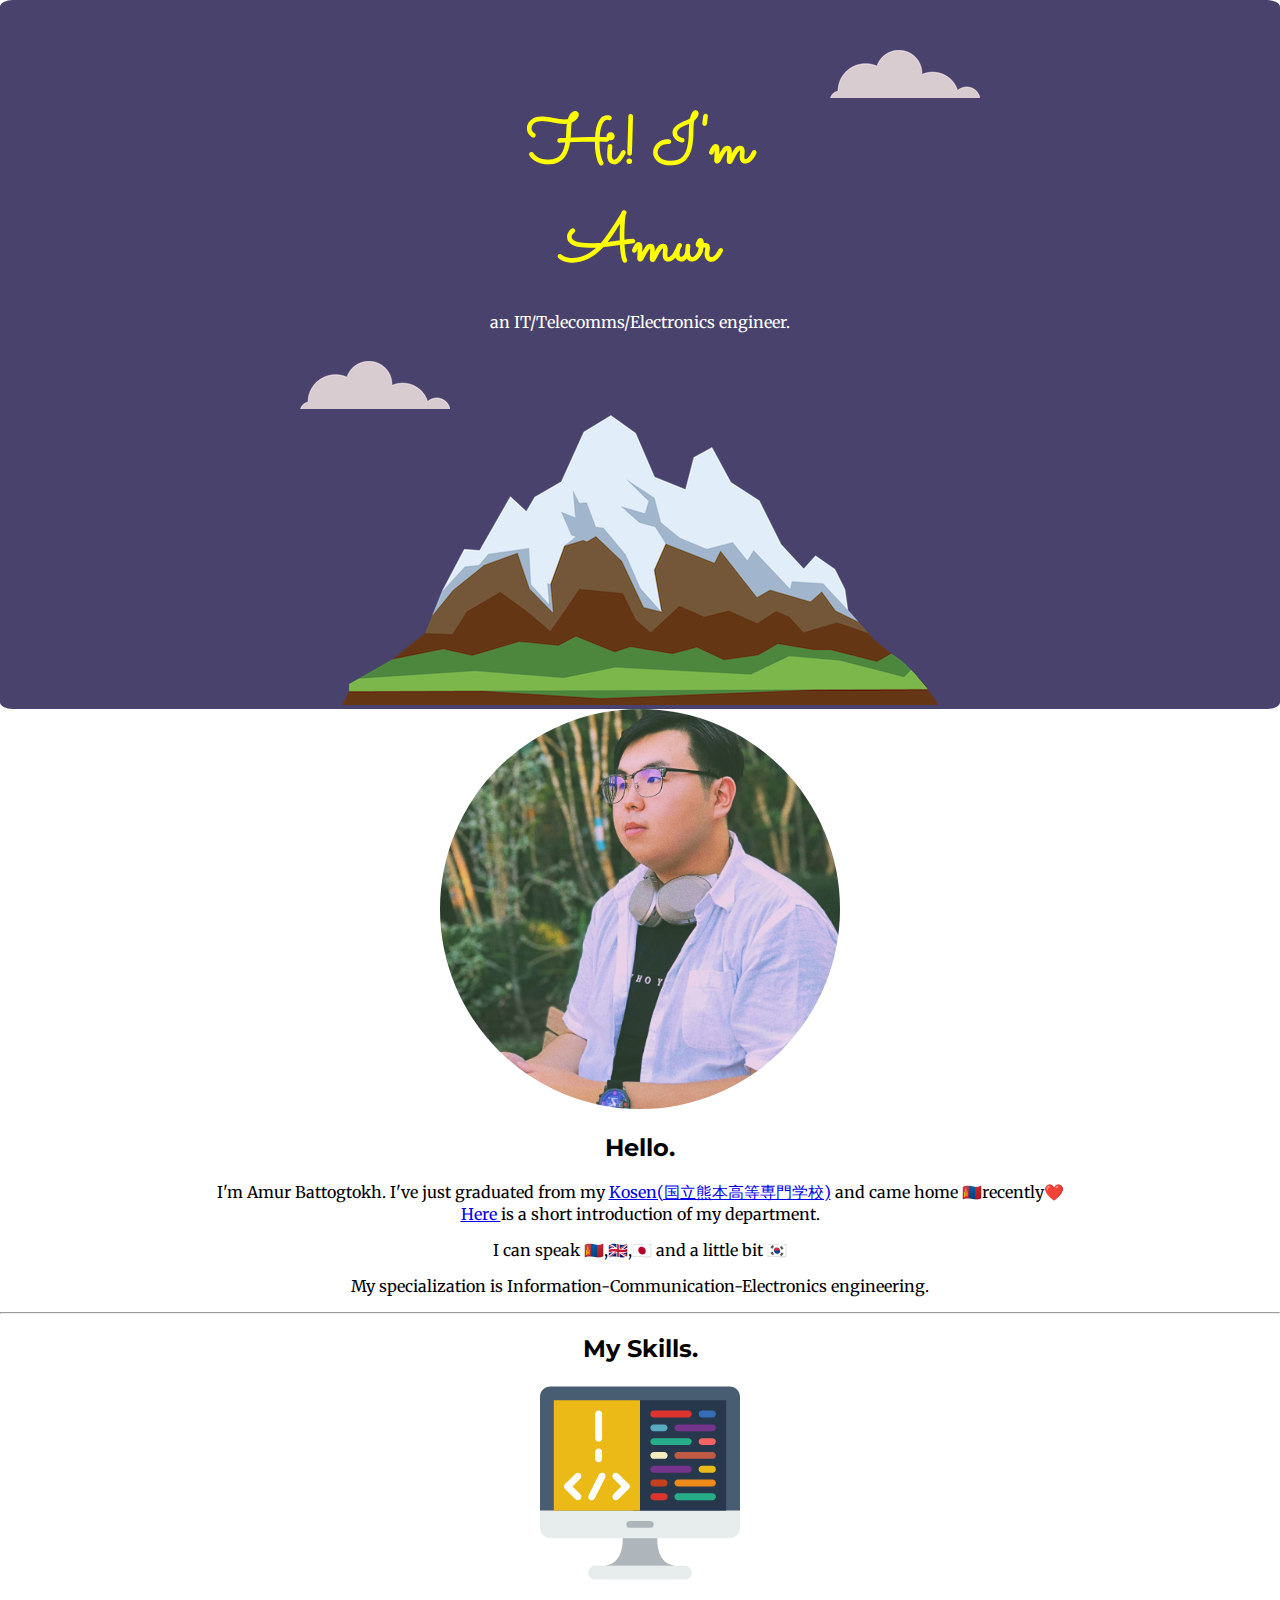
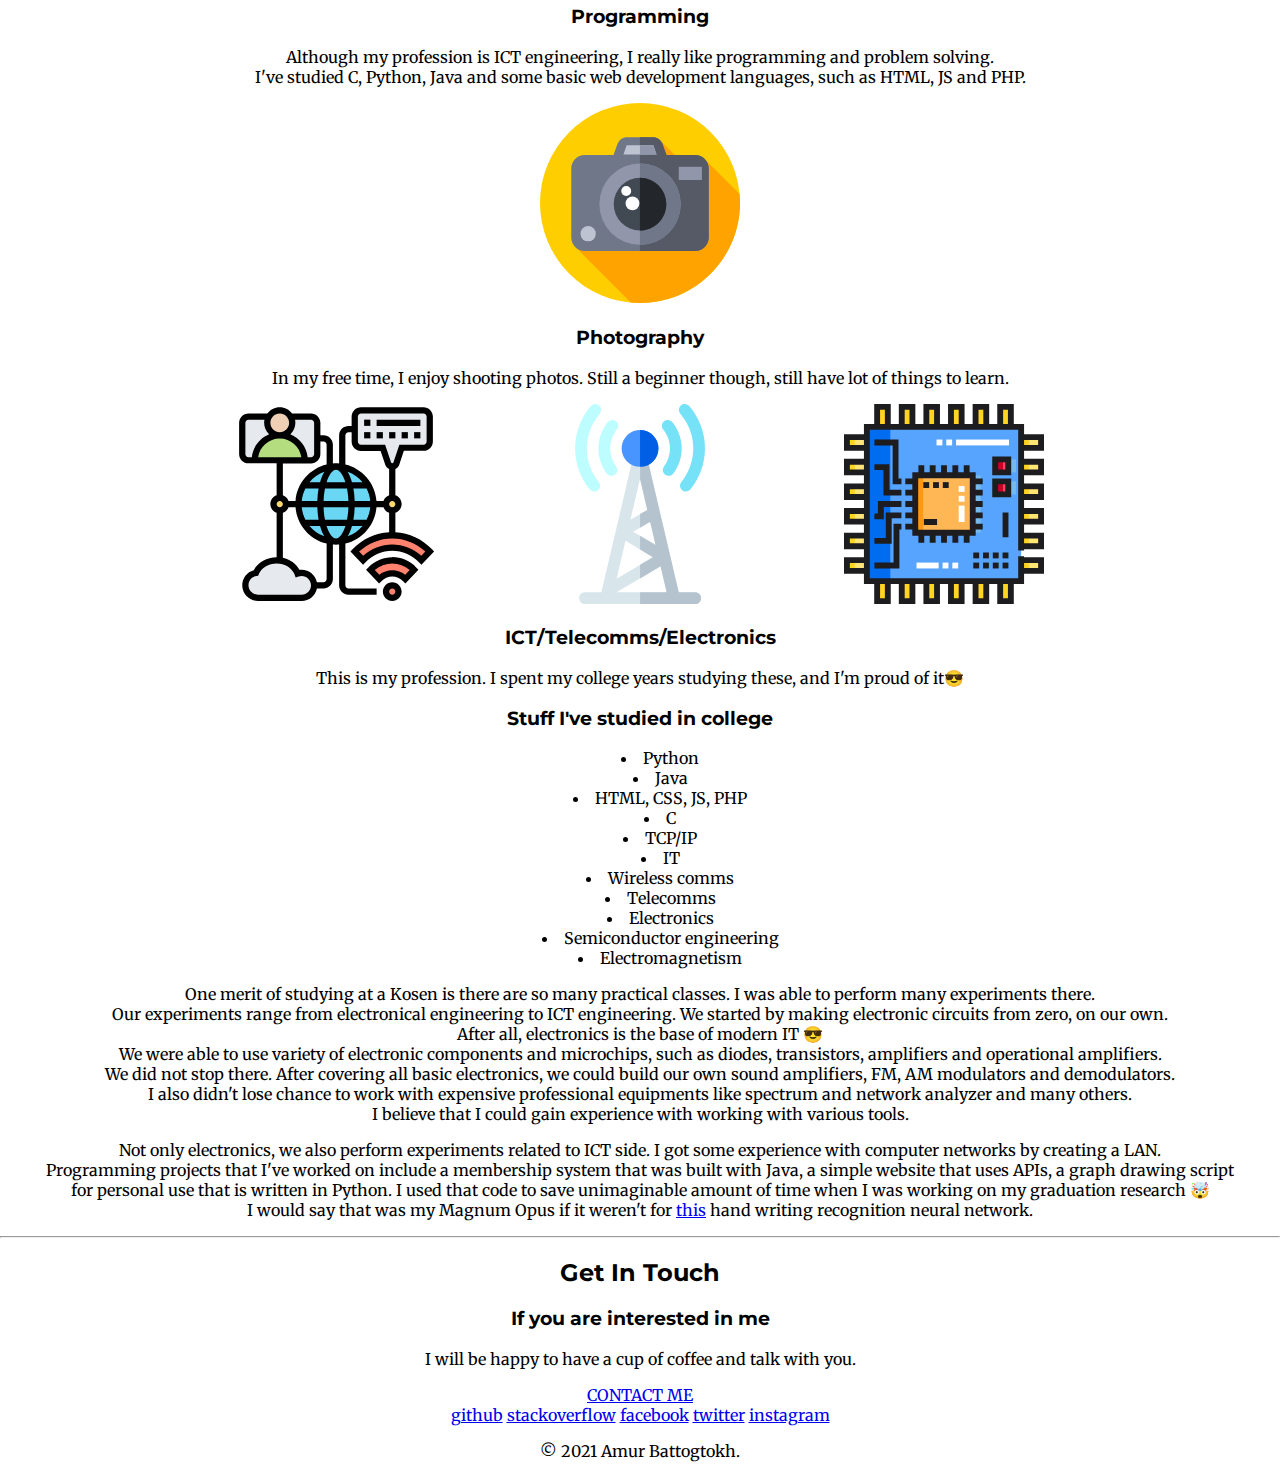
==== commit 6dfa83dd: "Add files via upload" ====
--- a/index.html
+++ b/index.html
@@ -75,6 +75,24 @@
           <li>Semiconductor engineering</li>
           <li>Electromagnetism</li>
     		</ul>
+        <p>
+          One merit of studying at a Kosen is there are so many practical classes. I was able to perform many experiments there. <br>
+          Our experiments range from electronical engineering to ICT engineering. We started by making electronic circuits from zero, on our own. <br>
+          After all, electronics is the base of modern IT 😎<br>
+          We were able to use variety of electronic components and microchips, such as diodes, transistors, amplifiers and operational amplifiers. <br>
+          We did not stop there. After covering all basic electronics, we could build our own sound amplifiers, FM, AM modulators and demodulators. <br>
+          I also didn't lose chance to work with expensive professional equipments like spectrum and network analyzer and many others.<br>
+          I believe that I could gain experience with working with various tools.
+        </p>
+        <p>
+          Not only electronics, we also perform experiments related to ICT side. I got some experience with computer networks by creating a LAN. <br>
+          Programming projects that I've worked on include a membership system that was built with Java, a simple website that uses APIs, a graph drawing script <br>
+          for personal use that is written in Python. I used that code to save unimaginable amount of time when I was working on my graduation research 🤯 <br>
+          I would say that was my Magnum Opus if it weren't for <a href="https://colab.research.google.com/drive/1bZubjiubGyt3oRcDHSsfZDgzi4K7AXEn">this</a> hand writing recognition neural network.<br>
+          
+
+          </script>
+        </p>
       </div>
 
 
